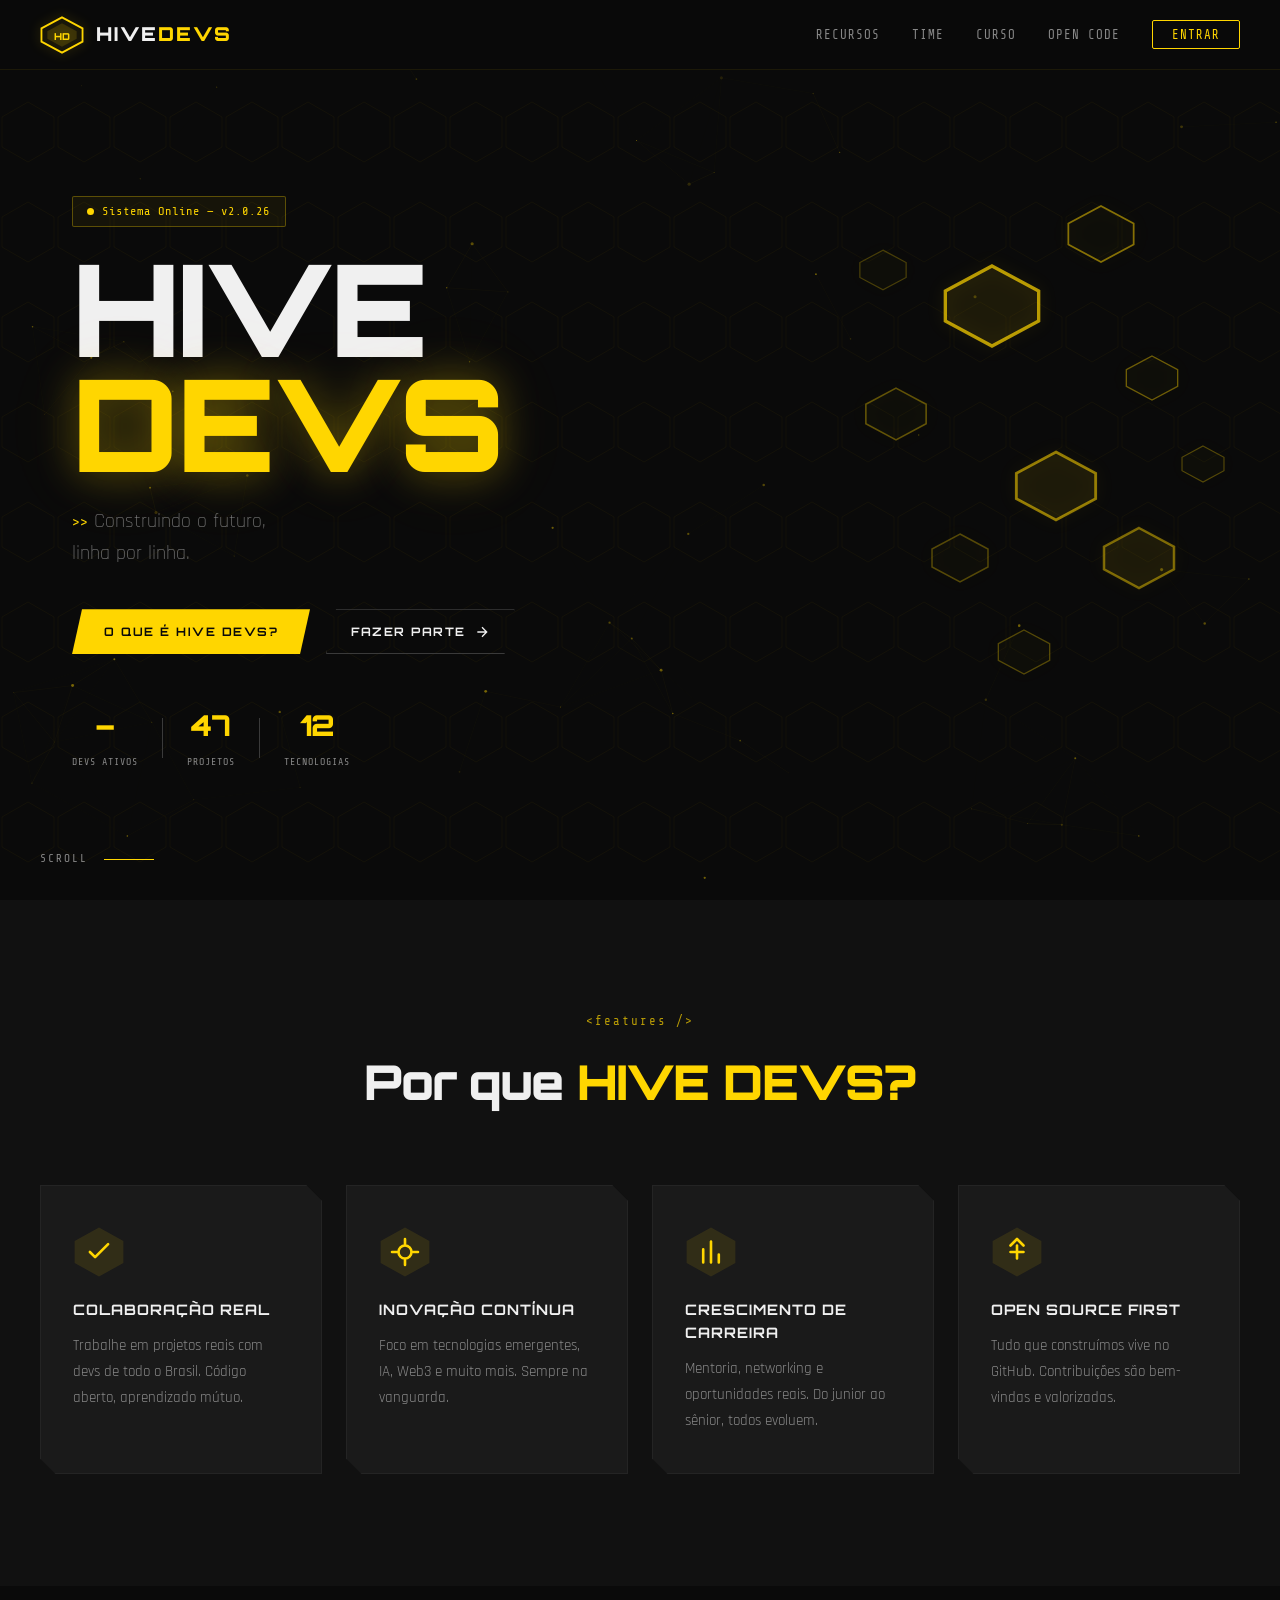
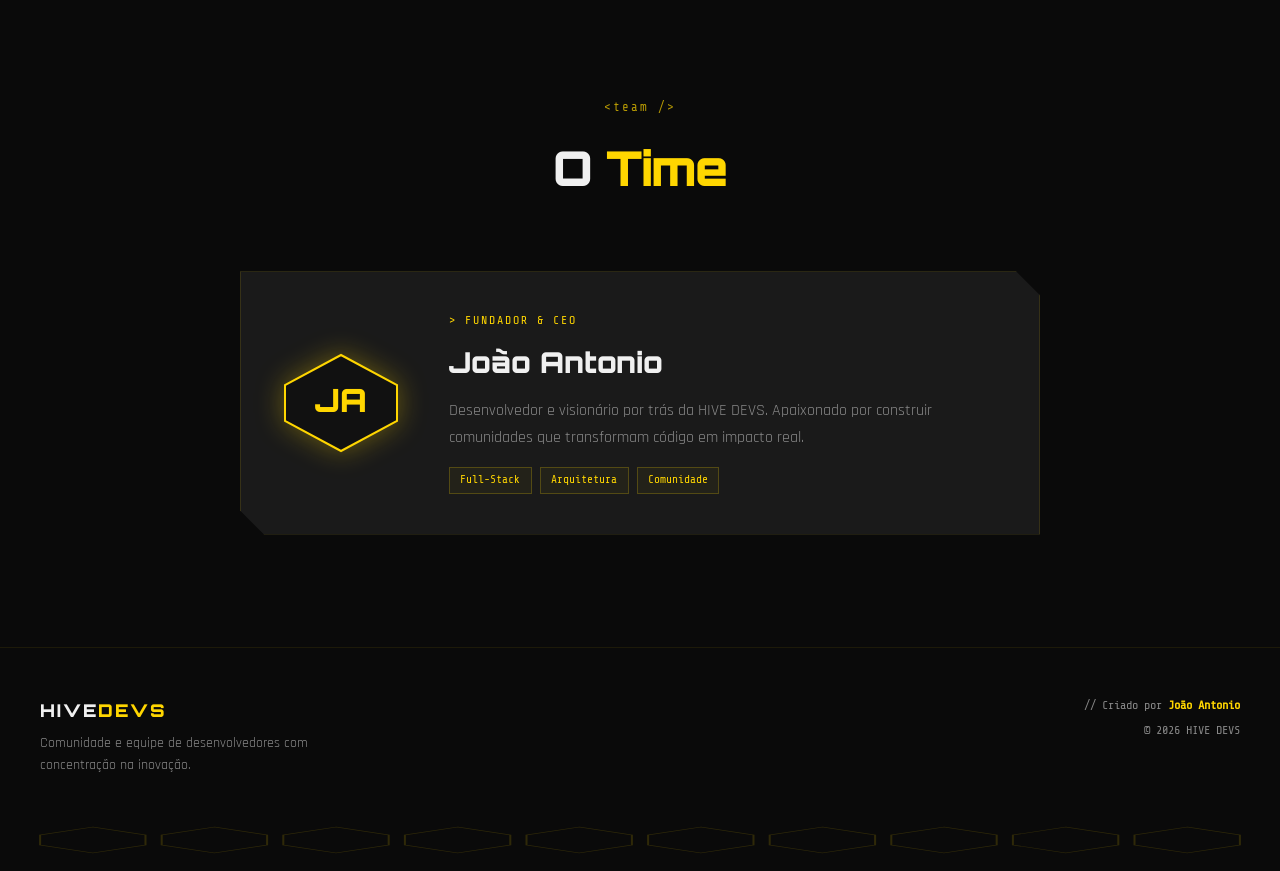
==== index.html @ 3ca12540 "Add files via upload" ====
<!DOCTYPE html>
<html lang="pt-BR">
<head>
  <meta charset="UTF-8" />
  <meta name="viewport" content="width=device-width, initial-scale=1.0"/>
  <title>HIVE DEVS</title>
  <link rel="stylesheet" href="style.css" />
  <link href="https://fonts.googleapis.com/css2?family=Orbitron:wght@400;700;900&family=Share+Tech+Mono&family=Rajdhani:wght@300;400;600;700&display=swap" rel="stylesheet"/>
</head>
<body>

  <canvas id="bg-canvas"></canvas>
  <div class="hex-grid-overlay"></div>

  <!-- ══════════════ NAVBAR ══════════════ -->
  <nav class="navbar" id="navbar">
    <div class="nav-inner">
      <a href="#" class="nav-logo">
        <div class="logo-hex">
          <svg viewBox="0 0 60 52" class="logo-svg" xmlns="http://www.w3.org/2000/svg">
            <polygon points="30,2 58,17 58,35 30,50 2,35 2,17" fill="none" stroke="#FFD600" stroke-width="2.5"/>
            <polygon points="30,10 50,21 50,31 30,42 10,31 10,21" fill="#FFD600" opacity="0.15"/>
            <text x="50%" y="55%" dominant-baseline="middle" text-anchor="middle" fill="#FFD600" font-family="Orbitron" font-size="13" font-weight="900">HD</text>
          </svg>
        </div>
        <span class="logo-text">HIVE<span class="logo-accent">DEVS</span></span>
      </a>
      <ul class="nav-links" id="navLinks">
  <li><a href="#features">Recursos</a></li>
  <li><a href="#team">Time</a></li>

  <!-- NOVOS BOTÕES -->
  <li><a href="curso.html">Curso</a></li>
  <li><a href="codigos.html">Open Code</a></li>

  <li id="nav-auth-area">
    <button class="nav-cta-btn" id="btn-nav-login">Entrar</button>
  </li>
</ul>
      <button class="hamburger" id="hamburger" aria-label="Menu">
        <span></span><span></span><span></span>
      </button>
    </div>
  </nav>

  <!-- ══════════════ HERO ══════════════ -->
  <section class="hero" id="home">
    <div class="hero-content">
      <div class="hero-badge">
        <span class="badge-dot"></span>
        <span>Sistema Online — v2.0.26</span>
      </div>
      <h1 class="hero-title">
        <span class="title-line">HIVE</span>
        <span class="title-line accent">DEVS</span>
      </h1>
      <p class="hero-sub">
        <span class="mono">&gt;&gt;</span> Construindo o futuro, <br/>linha por linha.
      </p>
      <div class="hero-actions">
        <button class="btn-primary" id="btn-about">
          <span class="btn-hex"></span>
          O que é HIVE DEVS?
        </button>
        <button class="btn-secondary" id="btn-hero-join">
          Fazer parte
          <svg width="16" height="16" viewBox="0 0 24 24" fill="none" stroke="currentColor" stroke-width="2"><path d="M5 12h14M12 5l7 7-7 7"/></svg>
        </button>
      </div>
      <div class="hero-stats">
        <div class="stat">
          <span class="stat-num" id="stat-devs">–</span>
          <span class="stat-label">Devs Ativos</span>
        </div>
        <div class="stat-divider"></div>
        <div class="stat">
          <span class="stat-num" data-target="47">0</span>
          <span class="stat-label">Projetos</span>
        </div>
        <div class="stat-divider"></div>
        <div class="stat">
          <span class="stat-num" data-target="12">0</span>
          <span class="stat-label">Tecnologias</span>
        </div>
      </div>
    </div>
    <div class="hero-visual">
      <div class="hex-cluster" id="hexCluster"></div>
    </div>
    <div class="scroll-hint">
      <span class="mono">scroll</span>
      <div class="scroll-line"></div>
    </div>
  </section>

  <!-- ══════════════ MODAL: O QUE É HIVE DEVS ══════════════ -->
  <div class="modal-overlay" id="modal-about">
    <div class="modal-box">
      <button class="modal-close" data-close="modal-about">&times;</button>
      <div class="modal-header">
        <svg viewBox="0 0 60 52" class="modal-logo" xmlns="http://www.w3.org/2000/svg">
          <polygon points="30,2 58,17 58,35 30,50 2,35 2,17" fill="none" stroke="#FFD600" stroke-width="2.5"/>
          <polygon points="30,10 50,21 50,31 30,42 10,31 10,21" fill="#FFD600" opacity="0.2"/>
          <text x="50%" y="55%" dominant-baseline="middle" text-anchor="middle" fill="#FFD600" font-family="Orbitron" font-size="13" font-weight="900">HD</text>
        </svg>
        <h2>O que é <span class="accent">HIVE DEVS?</span></h2>
      </div>
      <p class="modal-desc">Comunidade e equipe de desenvolvedores com concentração na inovação.</p>
      <div class="modal-tags">
        <span>#inovação</span><span>#tecnologia</span><span>#comunidade</span><span>#código</span>
      </div>
      <div class="modal-creator">
        <span class="mono">&gt; Criado por</span>
        <strong>João Antonio</strong>
      </div>
    </div>
  </div>

  <!-- ══════════════ MODAL: AUTH ══════════════ -->
  <div class="modal-overlay" id="modal-auth">
    <div class="modal-box auth-box">
      <button class="modal-close" data-close="modal-auth">&times;</button>

      <div class="auth-tabs">
        <button class="auth-tab active" data-tab="login">Entrar</button>
        <button class="auth-tab" data-tab="register">Criar conta</button>
      </div>

      <!-- LOGIN -->
      <div class="auth-panel" id="panel-login">
        <div class="auth-icon">
          <svg viewBox="0 0 60 52" xmlns="http://www.w3.org/2000/svg" width="52" height="45">
            <polygon points="30,2 58,17 58,35 30,50 2,35 2,17" fill="rgba(255,214,0,0.08)" stroke="#FFD600" stroke-width="2"/>
            <text x="50%" y="55%" dominant-baseline="middle" text-anchor="middle" fill="#FFD600" font-family="Orbitron" font-size="12" font-weight="900">HD</text>
          </svg>
        </div>
        <h3>Bem-vindo de volta</h3>
        <p class="auth-sub">Acesse sua conta HIVE DEVS</p>
        <div class="form-group">
          <label class="mono">// email</label>
          <input type="email" id="login-email" placeholder="dev@hive.com" autocomplete="email"/>
        </div>
        <div class="form-group">
          <label class="mono">// senha</label>
          <input type="password" id="login-pass" placeholder="••••••••" autocomplete="current-password"/>
        </div>
        <div class="auth-error" id="login-error"></div>
        <button class="btn-primary btn-full" id="btn-do-login">
          <span class="btn-hex"></span>
          <span id="login-btn-txt">Entrar na colmeia</span>
        </button>
        <p class="auth-switch">Não tem conta? <button class="link-btn" data-tab="register">Criar agora</button></p>
      </div>

      <!-- REGISTER -->
      <div class="auth-panel hidden" id="panel-register">
        <div class="auth-icon">
          <svg viewBox="0 0 60 52" xmlns="http://www.w3.org/2000/svg" width="52" height="45">
            <polygon points="30,2 58,17 58,35 30,50 2,35 2,17" fill="rgba(255,214,0,0.08)" stroke="#FFD600" stroke-width="2"/>
            <text x="50%" y="55%" dominant-baseline="middle" text-anchor="middle" fill="#FFD600" font-family="Orbitron" font-size="12" font-weight="900">HD</text>
          </svg>
        </div>
        <h3>Entre para a colmeia</h3>
        <p class="auth-sub">Crie sua conta gratuitamente</p>
        <div class="form-group">
          <label class="mono">// usuário</label>
          <input type="text" id="reg-username" placeholder="seu_username" autocomplete="username"/>
        </div>
        <div class="form-group">
          <label class="mono">// email</label>
          <input type="email" id="reg-email" placeholder="dev@hive.com" autocomplete="email"/>
        </div>
        <div class="form-group">
          <label class="mono">// senha</label>
          <input type="password" id="reg-pass" placeholder="mín. 6 caracteres" autocomplete="new-password"/>
        </div>
        <div class="auth-error" id="reg-error"></div>
        <button class="btn-primary btn-full" id="btn-do-register">
          <span class="btn-hex"></span>
          <span id="reg-btn-txt">Criar conta</span>
        </button>
        <p class="auth-switch">Já tem conta? <button class="link-btn" data-tab="login">Entrar</button></p>
      </div>
    </div>
  </div>

  <!-- ══════════════ MODAL: PERFIL ══════════════ -->
  <div class="modal-overlay" id="modal-profile">
    <div class="modal-box profile-box">
      <button class="modal-close" data-close="modal-profile">&times;</button>
      <div class="profile-header">
        <div class="profile-hex-wrap">
          <svg viewBox="0 0 120 104" xmlns="http://www.w3.org/2000/svg" width="96" height="84">
            <polygon points="60,4 116,34 116,70 60,100 4,70 4,34" fill="#1A1A1A" stroke="#FFD600" stroke-width="2.5"/>
            <text id="profile-initials" x="50%" y="52%" dominant-baseline="middle" text-anchor="middle" fill="#FFD600" font-family="Orbitron" font-size="26" font-weight="900">??</text>
          </svg>
        </div>
        <div class="profile-identity">
          <div class="mono profile-tag">&gt; dev ativo</div>
          <h3 id="profile-username">–</h3>
          <p class="profile-email mono" id="profile-email">–</p>
        </div>
      </div>
      <div class="profile-info-grid">
        <div class="profile-row">
          <span class="mono">membro desde</span>
          <strong id="profile-since">–</strong>
        </div>
        <div class="profile-row">
          <span class="mono">status</span>
          <strong style="color:var(--yellow)">● Online</strong>
        </div>
      </div>
      <button class="btn-logout" id="btn-logout">
        <svg width="14" height="14" viewBox="0 0 24 24" fill="none" stroke="currentColor" stroke-width="2.5"><path d="M9 21H5a2 2 0 0 1-2-2V5a2 2 0 0 1 2-2h4M16 17l5-5-5-5M21 12H9"/></svg>
        Sair da conta
      </button>
    </div>
  </div>

  <!-- ══════════════ FEATURES ══════════════ -->
  <section class="features" id="features">
    <div class="section-header">
      <span class="section-tag mono">&lt;features /&gt;</span>
      <h2>Por que <span class="accent">HIVE DEVS?</span></h2>
    </div>
    <div class="features-grid">
      <div class="feature-card" data-anim>
        <div class="card-icon">
          <svg viewBox="0 0 40 40" fill="none"><polygon points="20,2 38,12 38,28 20,38 2,28 2,12" fill="#FFD600" opacity="0.1" stroke="#FFD600" stroke-width="1.5"/><path d="M13 20l4 4 10-10" stroke="#FFD600" stroke-width="2" stroke-linecap="round" stroke-linejoin="round"/></svg>
        </div>
        <h3>Colaboração Real</h3>
        <p>Trabalhe em projetos reais com devs de todo o Brasil. Código aberto, aprendizado mútuo.</p>
      </div>
      <div class="feature-card" data-anim>
        <div class="card-icon">
          <svg viewBox="0 0 40 40" fill="none"><polygon points="20,2 38,12 38,28 20,38 2,28 2,12" fill="#FFD600" opacity="0.1" stroke="#FFD600" stroke-width="1.5"/><circle cx="20" cy="20" r="5" stroke="#FFD600" stroke-width="2"/><path d="M20 10v4M20 26v4M10 20h4M26 20h4" stroke="#FFD600" stroke-width="2" stroke-linecap="round"/></svg>
        </div>
        <h3>Inovação Contínua</h3>
        <p>Foco em tecnologias emergentes, IA, Web3 e muito mais. Sempre na vanguarda.</p>
      </div>
      <div class="feature-card" data-anim>
        <div class="card-icon">
          <svg viewBox="0 0 40 40" fill="none"><polygon points="20,2 38,12 38,28 20,38 2,28 2,12" fill="#FFD600" opacity="0.1" stroke="#FFD600" stroke-width="1.5"/><path d="M14 28V18M20 28V12M26 28V22" stroke="#FFD600" stroke-width="2" stroke-linecap="round"/></svg>
        </div>
        <h3>Crescimento de Carreira</h3>
        <p>Mentoria, networking e oportunidades reais. Do junior ao sênior, todos evoluem.</p>
      </div>
      <div class="feature-card" data-anim>
        <div class="card-icon">
          <svg viewBox="0 0 40 40" fill="none"><polygon points="20,2 38,12 38,28 20,38 2,28 2,12" fill="#FFD600" opacity="0.1" stroke="#FFD600" stroke-width="1.5"/><path d="M15 20h10M15 15l5-5 5 5M20 25v-10" stroke="#FFD600" stroke-width="2" stroke-linecap="round" stroke-linejoin="round"/></svg>
        </div>
        <h3>Open Source First</h3>
        <p>Tudo que construímos vive no GitHub. Contribuições são bem-vindas e valorizadas.</p>
      </div>
    </div>
  </section>

  <!-- ══════════════ TEAM ══════════════ -->
  <section class="team" id="team">
    <div class="section-header">
      <span class="section-tag mono">&lt;team /&gt;</span>
      <h2>O <span class="accent">Time</span></h2>
    </div>
    <div class="team-founder">
      <div class="founder-hex">
        <svg viewBox="0 0 120 104" xmlns="http://www.w3.org/2000/svg">
          <polygon points="60,4 116,34 116,70 60,100 4,70 4,34" fill="#111" stroke="#FFD600" stroke-width="2"/>
          <text x="50%" y="50%" dominant-baseline="middle" text-anchor="middle" fill="#FFD600" font-family="Orbitron" font-size="32" font-weight="900">JA</text>
        </svg>
      </div>
      <div class="founder-info">
        <div class="founder-role mono">&gt; Fundador &amp; CEO</div>
        <h3>João Antonio</h3>
        <p>Desenvolvedor e visionário por trás da HIVE DEVS. Apaixonado por construir comunidades que transformam código em impacto real.</p>
        <div class="founder-tags">
          <span>Full-Stack</span><span>Arquitetura</span><span>Comunidade</span>
        </div>
      </div>
    </div>
  </section>

  <!-- ══════════════ FOOTER ══════════════ -->
  <footer class="footer">
    <div class="footer-inner">
      <div class="footer-brand">
        <span class="logo-text">HIVE<span class="logo-accent">DEVS</span></span>
        <p>Comunidade e equipe de desenvolvedores com concentração na inovação.</p>
      </div>
      <div class="footer-credit">
        <span class="mono">// Criado por <strong>João Antonio</strong></span>
        <span class="mono">© <span id="year"></span> HIVE DEVS</span>
      </div>
    </div>
    <div class="footer-hex-row">
      <svg viewBox="0 0 300 30" xmlns="http://www.w3.org/2000/svg" preserveAspectRatio="none">
        <polygon points="15,2 28,10 28,20 15,28 2,20 2,10" fill="none" stroke="#FFD600" stroke-width="0.5" opacity="0.3"/>
        <polygon points="45,2 58,10 58,20 45,28 32,20 32,10" fill="none" stroke="#FFD600" stroke-width="0.5" opacity="0.3"/>
        <polygon points="75,2 88,10 88,20 75,28 62,20 62,10" fill="none" stroke="#FFD600" stroke-width="0.5" opacity="0.3"/>
        <polygon points="105,2 118,10 118,20 105,28 92,20 92,10" fill="none" stroke="#FFD600" stroke-width="0.5" opacity="0.3"/>
        <polygon points="135,2 148,10 148,20 135,28 122,20 122,10" fill="none" stroke="#FFD600" stroke-width="0.5" opacity="0.3"/>
        <polygon points="165,2 178,10 178,20 165,28 152,20 152,10" fill="none" stroke="#FFD600" stroke-width="0.5" opacity="0.3"/>
        <polygon points="195,2 208,10 208,20 195,28 182,20 182,10" fill="none" stroke="#FFD600" stroke-width="0.5" opacity="0.3"/>
        <polygon points="225,2 238,10 238,20 225,28 212,20 212,10" fill="none" stroke="#FFD600" stroke-width="0.5" opacity="0.3"/>
        <polygon points="255,2 268,10 268,20 255,28 242,20 242,10" fill="none" stroke="#FFD600" stroke-width="0.5" opacity="0.3"/>
        <polygon points="285,2 298,10 298,20 285,28 272,20 272,10" fill="none" stroke="#FFD600" stroke-width="0.5" opacity="0.3"/>
      </svg>
    </div>
  </footer>

  <!-- Toast -->
  <div class="toast" id="toast"></div>

  <script src="script.js"></script>
</body>
</html>
---- style.css ----
/* =============================================
   HIVE DEVS — style.css
   ============================================= */

*, *::before, *::after { box-sizing: border-box; margin: 0; padding: 0; }

:root {
  --black:       #0A0A0A;
  --black-2:     #111111;
  --black-3:     #1A1A1A;
  --black-4:     #242424;
  --yellow:      #FFD600;
  --yellow-dim:  rgba(255,214,0,0.12);
  --yellow-glow: rgba(255,214,0,0.35);
  --white:       #F0F0F0;
  --grey:        #888888;
  --grey-dim:    #3A3A3A;
  --red:         #FF4D4D;
  --font-display: 'Orbitron', sans-serif;
  --font-mono:    'Share Tech Mono', monospace;
  --font-body:    'Rajdhani', sans-serif;
}

html { scroll-behavior: smooth; }
body { background: var(--black); color: var(--white); font-family: var(--font-body); font-size: 16px; line-height: 1.6; overflow-x: hidden; }

::-webkit-scrollbar { width: 5px; }
::-webkit-scrollbar-track { background: var(--black-2); }
::-webkit-scrollbar-thumb { background: var(--yellow); border-radius: 3px; }

/* ---- CANVAS BG ---- */
#bg-canvas { position: fixed; inset: 0; z-index: 0; pointer-events: none; }
.hex-grid-overlay {
  position: fixed; inset: 0; z-index: 0; pointer-events: none;
  background-image: url("data:image/svg+xml,%3Csvg xmlns='http://www.w3.org/2000/svg' width='56' height='100'%3E%3Cpolygon points='28,2 54,17 54,47 28,62 2,47 2,17' fill='none' stroke='rgba(255,214,0,0.04)' stroke-width='1'/%3E%3C/svg%3E");
  background-size: 56px 100px;
}

/* ---- NAVBAR ---- */
.navbar {
  position: fixed; top: 0; left: 0; right: 0; z-index: 100;
  padding: 0 2rem; height: 70px; display: flex; align-items: center;
  background: rgba(10,10,10,0.88); backdrop-filter: blur(18px);
  border-bottom: 1px solid rgba(255,214,0,0.08);
  transition: border-color 0.3s, box-shadow 0.3s;
}
.navbar.scrolled { border-bottom-color: rgba(255,214,0,0.25); box-shadow: 0 2px 24px rgba(255,214,0,0.06); }
.nav-inner { width: 100%; max-width: 1200px; margin: auto; display: flex; align-items: center; justify-content: space-between; }

.nav-logo { display: flex; align-items: center; gap: 0.75rem; text-decoration: none; }
.logo-hex { width: 44px; height: 44px; }
.logo-svg { width: 100%; height: 100%; filter: drop-shadow(0 0 6px var(--yellow-glow)); }
.logo-text { font-family: var(--font-display); font-size: 1.2rem; font-weight: 900; color: var(--white); letter-spacing: 2px; }
.logo-accent { color: var(--yellow); }

.nav-links { list-style: none; display: flex; gap: 2rem; align-items: center; }
.nav-links a { font-family: var(--font-mono); font-size: 0.78rem; color: var(--grey); text-decoration: none; letter-spacing: 1px; text-transform: uppercase; transition: color 0.2s; }
.nav-links a:hover { color: var(--yellow); }

/* Nav auth area */
.nav-cta-btn {
  font-family: var(--font-mono); font-size: 0.78rem; letter-spacing: 1px; text-transform: uppercase;
  color: var(--yellow); background: transparent; border: 1px solid var(--yellow);
  padding: 0.4rem 1.2rem; cursor: pointer; border-radius: 2px;
  transition: background 0.2s, box-shadow 0.2s;
}
.nav-cta-btn:hover { background: var(--yellow-dim); box-shadow: 0 0 14px var(--yellow-glow); }

/* User button in nav */
.nav-user-btn {
  display: flex; align-items: center; gap: 0.6rem;
  font-family: var(--font-mono); font-size: 0.75rem; color: var(--white);
  background: var(--black-3); border: 1px solid rgba(255,214,0,0.25);
  padding: 0.35rem 0.9rem 0.35rem 0.5rem; cursor: pointer; border-radius: 2px;
  transition: border-color 0.2s, box-shadow 0.2s;
}
.nav-user-btn:hover { border-color: var(--yellow); box-shadow: 0 0 12px rgba(255,214,0,0.15); }
.nav-user-hex { flex-shrink: 0; }
.nav-user-hex svg { display: block; }
.nav-username { color: var(--yellow); max-width: 100px; overflow: hidden; text-overflow: ellipsis; white-space: nowrap; }

.hamburger { display: none; flex-direction: column; gap: 5px; background: none; border: none; cursor: pointer; padding: 4px; }
.hamburger span { display: block; width: 24px; height: 2px; background: var(--yellow); transition: all 0.3s; }

/* ---- HERO ---- */
.hero {
  position: relative; z-index: 1; min-height: 100vh;
  display: flex; align-items: center; padding: 0 2rem; overflow: hidden;
}
.hero-content {
  max-width: 600px;
  margin-left: max(calc((100vw - 1200px)/2), 2rem);
  padding-top: 70px; z-index: 2;
}
.hero-badge {
  display: inline-flex; align-items: center; gap: 0.5rem;
  font-family: var(--font-mono); font-size: 0.75rem; color: var(--yellow);
  letter-spacing: 1px; margin-bottom: 1.5rem; padding: 0.3rem 0.9rem;
  border: 1px solid rgba(255,214,0,0.3); background: rgba(255,214,0,0.05);
  border-radius: 2px; animation: fadeSlideDown 0.6s ease both;
}
.badge-dot { width: 7px; height: 7px; background: var(--yellow); border-radius: 50%; animation: pulse 1.8s ease infinite; }

@keyframes pulse { 0%,100%{box-shadow:0 0 0 0 var(--yellow-glow)} 50%{box-shadow:0 0 0 5px transparent} }
@keyframes fadeSlideUp { to{opacity:1;transform:translateY(0)} }
@keyframes fadeSlideDown { from{opacity:0;transform:translateY(-15px)} to{opacity:1;transform:translateY(0)} }

.hero-title {
  font-family: var(--font-display); font-weight: 900;
  font-size: clamp(4rem,10vw,8rem); line-height: 0.9;
  letter-spacing: -2px; display: flex; flex-direction: column; margin-bottom: 1.5rem;
}
.title-line { display: block; opacity: 0; transform: translateY(40px); animation: fadeSlideUp 0.7s ease forwards; }
.title-line.accent { color: var(--yellow); text-shadow: 0 0 40px var(--yellow-glow),0 0 80px rgba(255,214,0,0.12); animation-delay: 0.15s; }

.hero-sub { font-size: 1.25rem; font-weight: 300; color: var(--grey); margin-bottom: 2.5rem; opacity: 0; animation: fadeSlideUp 0.7s 0.3s ease forwards; }
.hero-sub .mono { font-family: var(--font-mono); color: var(--yellow); font-size: 0.9rem; }

.hero-actions { display: flex; gap: 1rem; flex-wrap: wrap; margin-bottom: 3rem; opacity: 0; animation: fadeSlideUp 0.7s 0.45s ease forwards; }

/* Buttons */
.btn-primary {
  position: relative; display: inline-flex; align-items: center; gap: 0.5rem;
  background: var(--yellow); color: var(--black);
  font-family: var(--font-display); font-size: 0.73rem; font-weight: 700;
  letter-spacing: 1.5px; text-transform: uppercase;
  padding: 0.85rem 2rem; border: none; cursor: pointer;
  clip-path: polygon(10px 0%,100% 0%,calc(100% - 10px) 100%,0% 100%);
  transition: transform 0.2s, box-shadow 0.2s; overflow: hidden;
}
.btn-primary:hover { transform: translateY(-2px); box-shadow: 0 8px 28px rgba(255,214,0,0.45); }
.btn-primary:disabled { opacity: 0.6; cursor: not-allowed; transform: none; }
.btn-hex { position: absolute; inset: 0; background: linear-gradient(135deg,rgba(255,255,255,0.2),transparent); opacity: 0; transition: opacity 0.2s; }
.btn-primary:hover .btn-hex { opacity: 1; }
.btn-full { width: 100%; justify-content: center; }

.btn-secondary {
  display: inline-flex; align-items: center; gap: 0.5rem;
  font-family: var(--font-display); font-size: 0.73rem; font-weight: 700;
  letter-spacing: 1.5px; text-transform: uppercase;
  color: var(--white); background: none; border: 1px solid var(--grey-dim); cursor: pointer;
  padding: 0.85rem 1.5rem;
  clip-path: polygon(10px 0%,100% 0%,calc(100% - 10px) 100%,0% 100%);
  transition: border-color 0.2s, color 0.2s, box-shadow 0.2s;
}
.btn-secondary:hover { border-color: var(--yellow); color: var(--yellow); box-shadow: 0 0 18px rgba(255,214,0,0.12); }

.hero-stats { display: flex; align-items: center; gap: 1.5rem; opacity: 0; animation: fadeSlideUp 0.7s 0.6s ease forwards; }
.stat { text-align: center; }
.stat-num { display: block; font-family: var(--font-display); font-size: 1.8rem; font-weight: 900; color: var(--yellow); }
.stat-label { font-family: var(--font-mono); font-size: 0.62rem; color: var(--grey); letter-spacing: 1px; text-transform: uppercase; }
.stat-divider { width: 1px; height: 40px; background: var(--grey-dim); }

.hero-visual { position: absolute; right: 0; top: 50%; transform: translateY(-50%); width: 50vw; height: 80vh; z-index: 1; pointer-events: none; }
.hex-cluster { position: relative; width: 100%; height: 100%; }
.hex-cell { position: absolute; }
.hex-cell svg { filter: drop-shadow(0 0 8px rgba(255,214,0,0.18)); }

.scroll-hint {
  position: absolute; bottom: 2rem;
  left: max(calc((100vw - 1200px)/2), 2rem);
  display: flex; align-items: center; gap: 1rem;
  color: var(--grey); font-family: var(--font-mono); font-size: 0.7rem; letter-spacing: 2px; text-transform: uppercase;
  opacity: 0; animation: fadeSlideUp 0.7s 0.9s ease forwards;
}
.scroll-line { width: 50px; height: 1px; background: var(--yellow); transform-origin: left; animation: expandLine 1.5s 1.2s ease forwards; transform: scaleX(0); }
@keyframes expandLine { to{transform:scaleX(1)} }

/* ---- MODALS BASE ---- */
.modal-overlay {
  position: fixed; inset: 0; z-index: 200;
  background: rgba(0,0,0,0.82); backdrop-filter: blur(10px);
  display: flex; align-items: center; justify-content: center;
  opacity: 0; pointer-events: none; transition: opacity 0.3s;
  padding: 1rem;
}
.modal-overlay.active { opacity: 1; pointer-events: all; }
.modal-box {
  position: relative; background: var(--black-3);
  border: 1px solid rgba(255,214,0,0.25); padding: 2.5rem;
  max-width: 500px; width: 100%;
  transform: scale(0.92) translateY(20px); transition: transform 0.3s;
  clip-path: polygon(20px 0%,100% 0%,calc(100% - 20px) 100%,0% 100%);
}
.modal-overlay.active .modal-box { transform: scale(1) translateY(0); }
.modal-close {
  position: absolute; top: 1rem; right: 1.5rem;
  background: none; border: none; color: var(--grey); font-size: 1.5rem; cursor: pointer;
  transition: color 0.2s; line-height: 1;
}
.modal-close:hover { color: var(--yellow); }

/* About modal */
.modal-header { display: flex; align-items: center; gap: 1rem; margin-bottom: 1.5rem; }
.modal-logo { width: 52px; height: 45px; }
.modal-header h2 { font-family: var(--font-display); font-size: 1.35rem; font-weight: 700; }
.modal-desc { font-size: 1.05rem; font-weight: 300; color: var(--white); margin-bottom: 1.5rem; line-height: 1.8; border-left: 3px solid var(--yellow); padding-left: 1rem; }
.modal-tags { display: flex; flex-wrap: wrap; gap: 0.5rem; margin-bottom: 1.5rem; }
.modal-tags span { font-family: var(--font-mono); font-size: 0.73rem; color: var(--yellow); border: 1px solid rgba(255,214,0,0.28); padding: 0.22rem 0.7rem; background: rgba(255,214,0,0.05); }
.modal-creator { display: flex; align-items: center; gap: 0.75rem; font-family: var(--font-mono); font-size: 0.78rem; color: var(--grey); }
.modal-creator strong { color: var(--yellow); font-family: var(--font-display); }

/* ---- AUTH MODAL ---- */
.auth-box { max-width: 440px; padding: 2rem 2.5rem; }
.auth-tabs { display: flex; gap: 0; margin-bottom: 2rem; border-bottom: 1px solid var(--grey-dim); }
.auth-tab {
  flex: 1; background: none; border: none; color: var(--grey);
  font-family: var(--font-mono); font-size: 0.8rem; letter-spacing: 1px; text-transform: uppercase;
  padding: 0.7rem 0; cursor: pointer;
  border-bottom: 2px solid transparent; margin-bottom: -1px;
  transition: color 0.2s, border-color 0.2s;
}
.auth-tab.active { color: var(--yellow); border-bottom-color: var(--yellow); }
.auth-tab:hover:not(.active) { color: var(--white); }

.auth-panel { display: flex; flex-direction: column; gap: 1rem; }
.auth-panel.hidden { display: none; }

.auth-icon { display: flex; justify-content: center; margin-bottom: 0.5rem; }
.auth-panel h3 { font-family: var(--font-display); font-size: 1.1rem; font-weight: 700; text-align: center; }
.auth-sub { font-size: 0.9rem; color: var(--grey); text-align: center; margin-top: -0.5rem; }

.form-group { display: flex; flex-direction: column; gap: 0.35rem; }
.form-group label { font-family: var(--font-mono); font-size: 0.72rem; color: var(--yellow); letter-spacing: 1px; }
.form-group input {
  background: var(--black-4); border: 1px solid var(--grey-dim); color: var(--white);
  font-family: var(--font-mono); font-size: 0.85rem;
  padding: 0.7rem 1rem; outline: none; border-radius: 0;
  transition: border-color 0.2s, box-shadow 0.2s;
}
.form-group input:focus { border-color: var(--yellow); box-shadow: 0 0 0 2px rgba(255,214,0,0.1); }
.form-group input::placeholder { color: var(--grey-dim); }

.auth-error {
  font-family: var(--font-mono); font-size: 0.75rem; color: var(--red);
  min-height: 1.2rem; text-align: center; display: none;
}
.auth-error.show { display: block; }

.auth-switch { font-size: 0.85rem; color: var(--grey); text-align: center; margin-top: 0.25rem; }
.link-btn { background: none; border: none; color: var(--yellow); font-family: var(--font-mono); font-size: 0.85rem; cursor: pointer; text-decoration: underline; }

/* ---- PROFILE MODAL ---- */
.profile-box { max-width: 420px; }
.profile-header { display: flex; align-items: center; gap: 1.5rem; margin-bottom: 1.75rem; }
.profile-hex-wrap svg { filter: drop-shadow(0 0 12px var(--yellow-glow)); }
.profile-tag { font-size: 0.72rem; color: var(--yellow); letter-spacing: 2px; text-transform: uppercase; margin-bottom: 0.3rem; }
.profile-identity h3 { font-family: var(--font-display); font-size: 1.4rem; font-weight: 900; color: var(--white); }
.profile-email { font-size: 0.75rem; color: var(--grey); margin-top: 0.2rem; }
.profile-info-grid { display: flex; flex-direction: column; gap: 0.75rem; margin-bottom: 2rem; border: 1px solid var(--grey-dim); padding: 1rem 1.25rem; }
.profile-row { display: flex; justify-content: space-between; align-items: center; }
.profile-row span { font-family: var(--font-mono); font-size: 0.75rem; color: var(--grey); }
.profile-row strong { font-family: var(--font-mono); font-size: 0.8rem; color: var(--white); }

.btn-logout {
  display: flex; align-items: center; justify-content: center; gap: 0.6rem; width: 100%;
  background: transparent; border: 1px solid rgba(255,77,77,0.35); color: #FF6B6B;
  font-family: var(--font-mono); font-size: 0.78rem; letter-spacing: 1px; text-transform: uppercase;
  padding: 0.75rem; cursor: pointer; transition: background 0.2s, border-color 0.2s, box-shadow 0.2s;
}
.btn-logout:hover { background: rgba(255,77,77,0.08); border-color: rgba(255,77,77,0.6); box-shadow: 0 0 14px rgba(255,77,77,0.15); }

/* ---- SECTION COMMONS ---- */
section { position: relative; z-index: 1; padding: 7rem 2rem; }
.section-header { text-align: center; margin-bottom: 4rem; }
.section-tag { display: block; font-size: 0.78rem; color: var(--yellow); letter-spacing: 2px; margin-bottom: 0.75rem; opacity: 0.7; }
.section-header h2 { font-family: var(--font-display); font-size: clamp(2rem,5vw,3rem); font-weight: 900; letter-spacing: -1px; }
.accent { color: var(--yellow); }
.mono { font-family: var(--font-mono); }

/* ---- FEATURES ---- */
.features { background: var(--black-2); }
.features-grid { display: grid; grid-template-columns: repeat(auto-fit,minmax(260px,1fr)); gap: 1.5rem; max-width: 1200px; margin: 0 auto; }
.feature-card {
  background: var(--black-3); border: 1px solid var(--black-4); padding: 2.5rem 2rem;
  position: relative; overflow: hidden;
  clip-path: polygon(0 0,calc(100% - 16px) 0,100% 16px,100% 100%,16px 100%,0 calc(100% - 16px));
  opacity: 0; transform: translateY(30px);
  transition: border-color 0.3s, box-shadow 0.3s;
}
.feature-card.visible { opacity: 1; transform: translateY(0); transition: opacity 0.6s ease,transform 0.6s ease,border-color 0.3s,box-shadow 0.3s; }
.feature-card::before { content:''; position:absolute; inset:0; background:linear-gradient(135deg,var(--yellow-dim),transparent 60%); opacity:0; transition:opacity 0.3s; }
.feature-card:hover { border-color: rgba(255,214,0,0.35); transform:translateY(-4px) !important; box-shadow:0 14px 36px rgba(255,214,0,0.08); }
.feature-card:hover::before { opacity:1; }
.card-icon { width: 52px; height: 52px; margin-bottom: 1.25rem; }
.card-icon svg { width:100%; height:100%; }
.feature-card h3 { font-family:var(--font-display); font-size:0.9rem; font-weight:700; letter-spacing:1px; text-transform:uppercase; margin-bottom:0.75rem; }
.feature-card p { font-size:0.95rem; color:var(--grey); line-height:1.7; }

/* ---- TEAM ---- */
.team-founder {
  display: flex; align-items: center; gap: 3rem; max-width: 800px; margin: 0 auto;
  background: var(--black-3); border: 1px solid rgba(255,214,0,0.12); padding: 2.5rem;
  clip-path: polygon(0 0,calc(100% - 24px) 0,100% 24px,100% 100%,24px 100%,0 calc(100% - 24px));
}
.founder-hex { flex-shrink:0; width:120px; height:104px; }
.founder-hex svg { width:100%; height:100%; filter:drop-shadow(0 0 14px var(--yellow-glow)); }
.founder-role { font-size:0.73rem; color:var(--yellow); letter-spacing:2px; text-transform:uppercase; margin-bottom:0.5rem; }
.founder-info h3 { font-family:var(--font-display); font-size:1.8rem; font-weight:900; margin-bottom:0.75rem; }
.founder-info p { font-size:1rem; color:var(--grey); line-height:1.7; margin-bottom:1rem; }
.founder-tags { display:flex; flex-wrap:wrap; gap:0.5rem; }
.founder-tags span { font-family:var(--font-mono); font-size:0.7rem; color:var(--yellow); border:1px solid rgba(255,214,0,0.22); padding:0.2rem 0.65rem; background:rgba(255,214,0,0.04); }

/* ---- FOOTER ---- */
.footer { position:relative; z-index:1; background:var(--black); border-top:1px solid rgba(255,214,0,0.08); padding:3rem 2rem 1rem; }
.footer-inner { max-width:1200px; margin:0 auto; display:flex; justify-content:space-between; align-items:flex-start; flex-wrap:wrap; gap:2rem; padding-bottom:2rem; }
.footer-brand .logo-text { font-family:var(--font-display); font-size:1.1rem; font-weight:900; letter-spacing:2px; }
.footer-brand p { font-size:0.85rem; color:var(--grey); margin-top:0.5rem; max-width:280px; }
.footer-credit { display:flex; flex-direction:column; gap:0.4rem; text-align:right; font-family:var(--font-mono); font-size:0.75rem; color:var(--grey); }
.footer-credit strong { color:var(--yellow); }
.footer-hex-row { width:100%; height:30px; margin-top:1rem; opacity:0.5; }
.footer-hex-row svg { width:100%; height:100%; }

/* ---- TOAST ---- */
.toast {
  position: fixed; bottom: 2rem; right: 2rem; z-index: 999;
  font-family: var(--font-mono); font-size: 0.8rem; letter-spacing: 0.5px;
  padding: 0.75rem 1.5rem;
  background: var(--black-3); border: 1px solid rgba(255,214,0,0.3); color: var(--white);
  clip-path: polygon(8px 0%,100% 0%,calc(100% - 8px) 100%,0% 100%);
  transform: translateY(80px); opacity: 0;
  transition: transform 0.35s cubic-bezier(0.34,1.56,0.64,1), opacity 0.35s;
  pointer-events: none;
}
.toast.show { transform: translateY(0); opacity: 1; }
.toast.success { border-color: rgba(0,230,118,0.4); color: #00e676; }
.toast.error   { border-color: rgba(255,77,77,0.4); color: var(--red); }

/* ---- RESPONSIVE ---- */
@media (max-width: 768px) {
  .nav-links { display:none; position:fixed; top:70px; left:0; right:0; background:var(--black-2); flex-direction:column; padding:2rem; gap:1.5rem; border-bottom:1px solid rgba(255,214,0,0.15); z-index:99; }
  .nav-links.open { display:flex; }
  .hamburger { display:flex; }
  .hero-visual { display:none; }
  .hero-content { max-width:100%; margin:0; }
  .hero-actions { flex-direction:column; }
  .btn-primary,.btn-secondary { justify-content:center; text-align:center; }
  .hero-stats { gap:1rem; }
  .team-founder { flex-direction:column; text-align:center; padding:1.5rem; }
  .founder-tags { justify-content:center; }
  .modal-box { padding:1.75rem 1.5rem; }
  .auth-box { padding:1.75rem 1.5rem; }
  .profile-header { flex-direction:column; text-align:center; }
  .toast { right:1rem; left:1rem; }
  .footer-credit { text-align:left; }
}
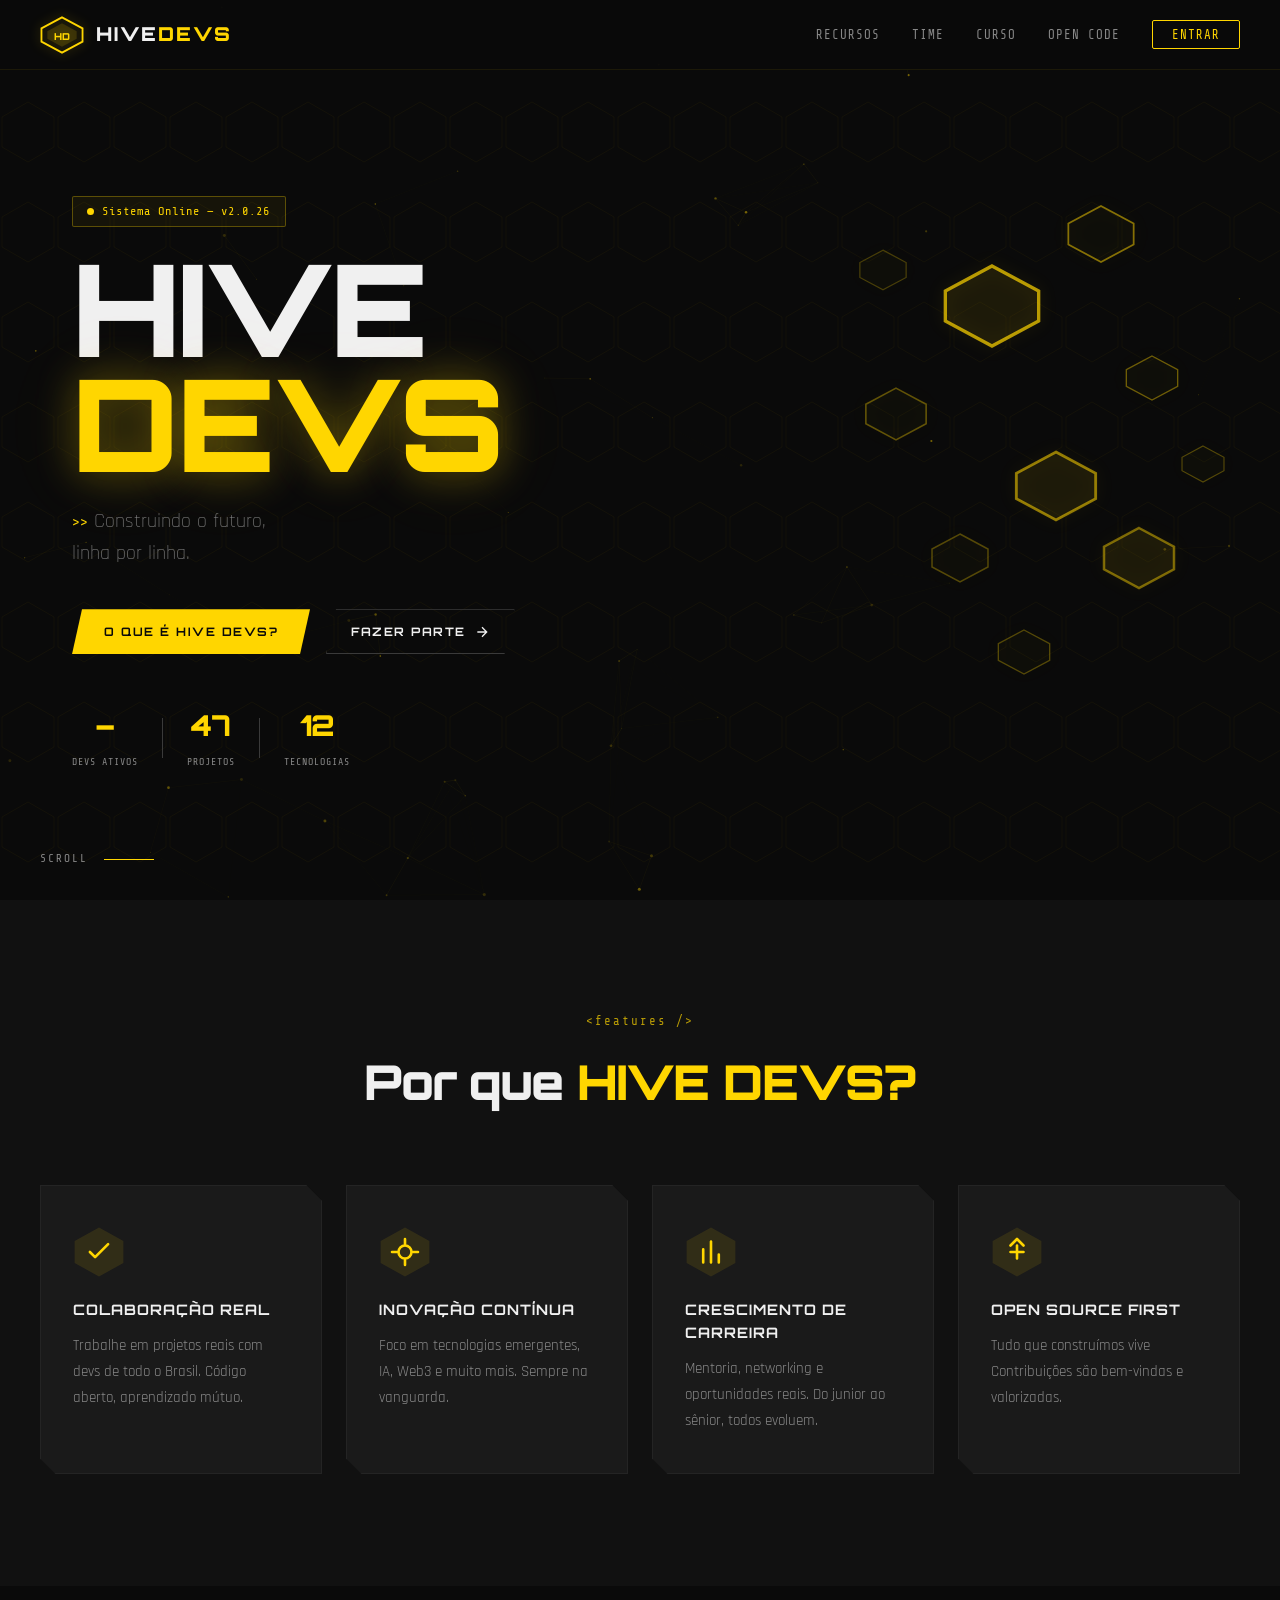
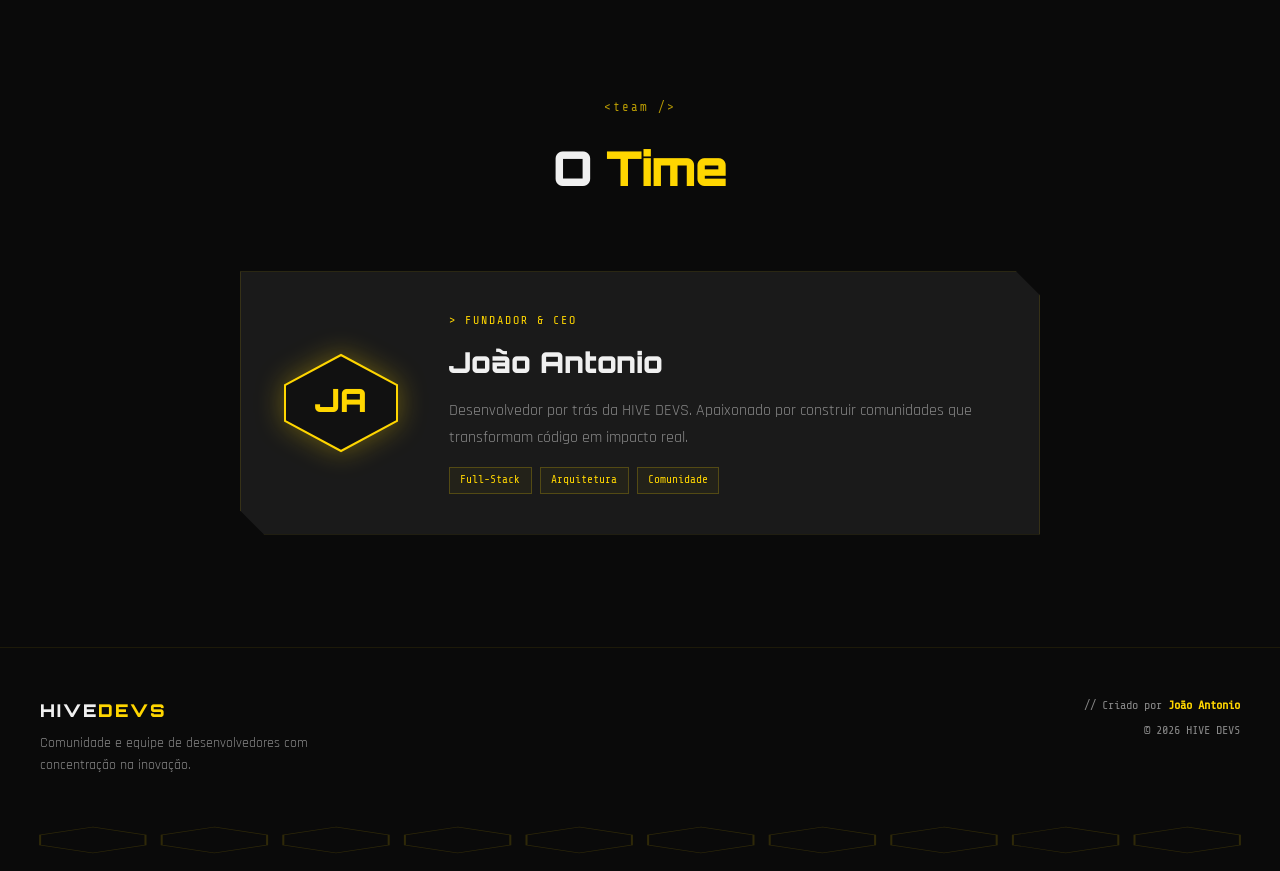
==== commit c3b5f47e: "Add files via upload" ====
--- a/index.html
+++ b/index.html
@@ -105,7 +105,7 @@
         </svg>
         <h2>O que é <span class="accent">HIVE DEVS?</span></h2>
       </div>
-      <p class="modal-desc">Comunidade e equipe de desenvolvedores com concentração na inovação.</p>
+      <p class="modal-desc">Comunidade com concentração na inovação.</p>
       <div class="modal-tags">
         <span>#inovação</span><span>#tecnologia</span><span>#comunidade</span><span>#código</span>
       </div>
@@ -251,7 +251,7 @@
           <svg viewBox="0 0 40 40" fill="none"><polygon points="20,2 38,12 38,28 20,38 2,28 2,12" fill="#FFD600" opacity="0.1" stroke="#FFD600" stroke-width="1.5"/><path d="M15 20h10M15 15l5-5 5 5M20 25v-10" stroke="#FFD600" stroke-width="2" stroke-linecap="round" stroke-linejoin="round"/></svg>
         </div>
         <h3>Open Source First</h3>
-        <p>Tudo que construímos vive no GitHub. Contribuições são bem-vindas e valorizadas.</p>
+        <p>Tudo que construímos vive Contribuições são bem-vindas e valorizadas.</p>
       </div>
     </div>
   </section>
@@ -272,7 +272,7 @@
       <div class="founder-info">
         <div class="founder-role mono">&gt; Fundador &amp; CEO</div>
         <h3>João Antonio</h3>
-        <p>Desenvolvedor e visionário por trás da HIVE DEVS. Apaixonado por construir comunidades que transformam código em impacto real.</p>
+        <p>Desenvolvedor por trás da HIVE DEVS. Apaixonado por construir comunidades que transformam código em impacto real.</p>
         <div class="founder-tags">
           <span>Full-Stack</span><span>Arquitetura</span><span>Comunidade</span>
         </div>
